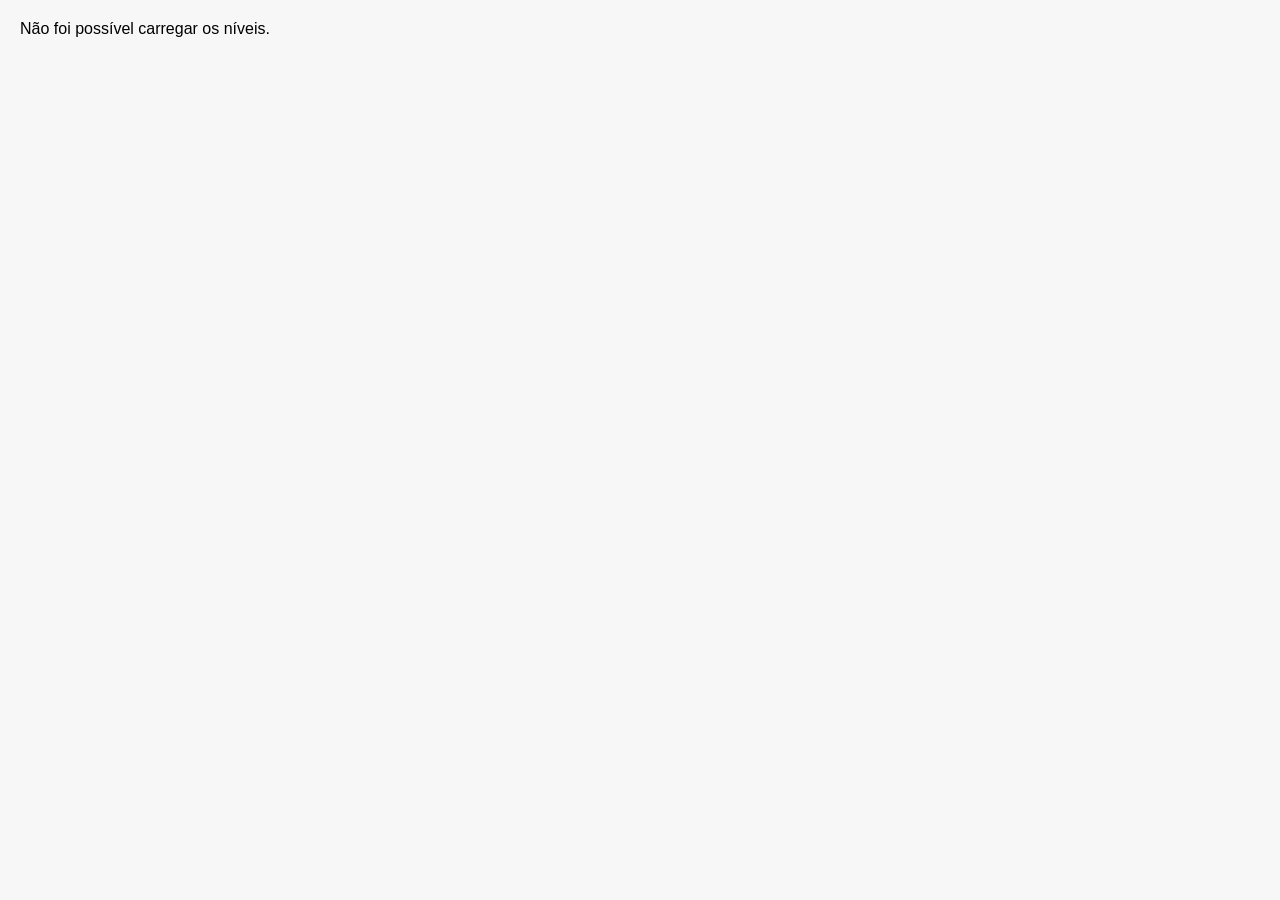
==== PixelColors.html @ f213618f "Add files via upload" ====
<!DOCTYPE html>
<html lang="pt-BR">
<head>
<meta charset="UTF-8">
<meta name="viewport" content="width=device-width,initial-scale=1.0">
<title>Pixel Color</title>
<link rel="stylesheet" href="styles.css">
</head>

<body>

<div id="game">
    <div id="menuNivel" class="visible"></div>

    <div id="gameBoard" class="hidden">
        <div id="gameHeader">
            <button id="backButton" type="button">Voltar ao menu</button>
            <div id="levelTitle"></div>
        </div>

        <div id="boardArea">
            <div id="board"></div>
        </div>

        <div id="palette"></div>

        <div id="credits">
            Pixel Color • Escolha uma cor e toque nos quadradinhos corretos
        </div>
    </div>
</div>

<script src="script.js"></script>

</body>
</html>
---- styles.css ----
*{
    box-sizing:border-box;
    margin:0;
    padding:0;
    user-select:none;
    -webkit-user-select:none;
}

body{
    width:100vw;
    height:100vh;
    overflow:hidden;
    background:#f7f7f7;
    font-family:Arial,sans-serif;
}

#game{
    width:100%;
    height:100%;
    display:flex;
    flex-direction:column;
}

#menuNivel{
    flex:1;
    display:grid;
    grid-template-columns:repeat(auto-fit,minmax(170px,1fr));
    gap:16px;
    padding:20px;
    overflow:auto;
    align-content:start;
}

#menuNivel .nivelCard{
    background:white;
    border:2px solid #ddd;
    border-radius:14px;
    padding:12px;
    display:flex;
    flex-direction:column;
    align-items:center;
    gap:10px;
    cursor:pointer;
    box-shadow:0 4px 8px rgba(0,0,0,.08);
    transition:transform .15s ease, box-shadow .15s ease;
}

#menuNivel .nivelCard:hover{
    transform:translateY(-2px);
    box-shadow:0 8px 16px rgba(0,0,0,.12);
}

#menuNivel .miniatura{
    width:100%;
    aspect-ratio:1/1;
    border-radius:10px;
    background:#f7f7f7;
    border:1px solid #ddd;
    overflow:hidden;
    padding:6px;
}

#menuNivel .miniatura canvas{
    width:100%;
    height:100%;
    display:block;
    image-rendering:pixelated;
}

#menuNivel .nivelCard strong{
    font-size:14px;
    text-align:center;
    color:#333;
}

.nivelProgress{
    width:100%;
    display:flex;
    flex-direction:column;
    gap:6px;
    margin-top:8px;
}

.nivelProgress .progressBar{
    width:100%;
    height:8px;
    background:#eee;
    border-radius:999px;
    overflow:hidden;
}

.nivelProgress .progressFill{
    height:100%;
    background:linear-gradient(90deg, #3b82f6, #0f63d9);
    border-radius:999px;
    transition:width .3s ease;
}

.nivelProgress small{
    font-size:11px;
    color:#666;
    text-align:center;
}

#gameBoard.hidden,
#menuNivel.hidden{
    display:none;
}

#gameBoard.visible,
#menuNivel.visible{
    display:flex;
}

#gameBoard{
    flex:1;
    flex-direction:column;
}

#gameHeader{
    display:flex;
    align-items:center;
    justify-content:space-between;
    gap:12px;
    padding:10px 14px;
    background:white;
    border-bottom:1px solid #ddd;
}

#backButton{
    border:none;
    background:#3b82f6;
    color:white;
    padding:10px 14px;
    border-radius:999px;
    cursor:pointer;
    font-weight:700;
    transition:transform .15s ease, filter .15s ease;
}

#backButton:hover{
    filter:brightness(1.05);
    transform:translateY(-1px);
}

#levelTitle{
    flex:1;
    text-align:right;
    font-size:14px;
    color:#333;
}

#boardArea{
    flex:1;
    display:flex;
    align-items:center;
    justify-content:center;
    padding:10px;
    overflow:auto;
}

#board{
    display:grid;
    background:#ddd;
    border:2px solid #999;
    max-width:96vw;
    max-height:70vh;
    aspect-ratio:1/1;
}

.cell{
    border:1px solid rgba(0,0,0,.25);
    background:#fff;
    display:flex;
    align-items:center;
    justify-content:center;
    font-weight:bold;
    font-size:clamp(10px,3vw,22px);
    color:#555;
    transition:.12s;
}

.cell.blank{
    background:#fff;
    color:transparent;
}

.cell.hint{
    background:#d8d8d8;
}

.cell.painted{
    color:transparent;
}

.cell.wrong{
    animation:shake .25s;
}

@keyframes shake{
    0%{transform:translateX(0)}
    25%{transform:translateX(-4px)}
    50%{transform:translateX(4px)}
    75%{transform:translateX(-4px)}
    100%{transform:translateX(0)}
}

#palette{
    border-top:2px solid #aaa;
    background:white;
    padding:10px;
    display:grid;
    grid-template-columns:repeat(5,1fr);
    gap:8px;
}

.colorBtn{
    height:54px;
    border:3px solid transparent;
    border-radius:10px;
    color:white;
    font-size:20px;
    font-weight:bold;
    text-shadow:1px 1px 2px black;
    display:flex;
    flex-direction:column;
    align-items:center;
    justify-content:center;
}

.colorBtn small{
    font-size:11px;
    margin-top:2px;
}

.colorBtn.active{
    border-color:#111;
    transform:scale(.95);
}

#credits{
    background:#eee;
    color:#555;
    text-align:center;
    font-size:12px;
    padding:6px;
}

@media (max-width:600px){
    #menuNivel{
        grid-template-columns:repeat(2,minmax(0,1fr));
        gap:10px;
        padding:12px;
    }

    #menuNivel .nivelCard{
        padding:10px;
    }

    #menuNivel .miniatura{
        padding:4px;
    }

    #boardArea{
        padding:6px;
    }
}
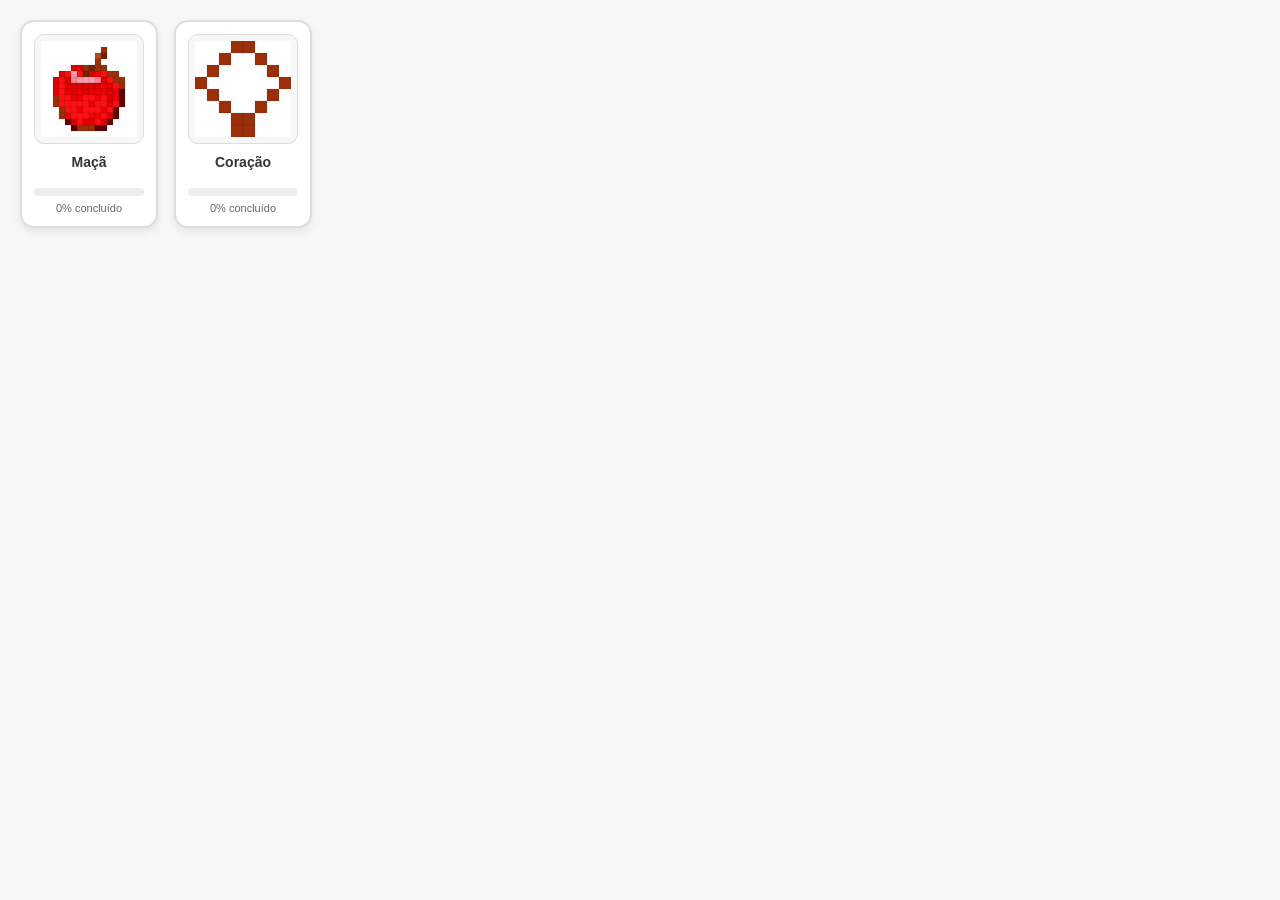
==== commit 805d094f: "Add files via upload" ====
--- a/PixelColors.html
+++ b/PixelColors.html
@@ -22,7 +22,12 @@
             <div id="board"></div>
         </div>
 
-        <div id="palette"></div>
+        <div id="paletteContainer">
+            <div id="paletteHandle">
+                <span>Paleta de cores</span>
+            </div>
+            <div id="palette"></div>
+        </div>
 
         <div id="credits">
             Pixel Color • Escolha uma cor e toque nos quadradinhos corretos
--- a/styles.css
+++ b/styles.css
@@ -43,6 +43,7 @@
     cursor:pointer;
     box-shadow:0 4px 8px rgba(0,0,0,.08);
     transition:transform .15s ease, box-shadow .15s ease;
+    align-self:start;
 }
 
 #menuNivel .nivelCard:hover{
@@ -115,6 +116,8 @@
 #gameBoard{
     flex:1;
     flex-direction:column;
+    position:relative;
+    min-height:0;
 }
 
 #gameHeader{
@@ -125,6 +128,7 @@
     padding:10px 14px;
     background:white;
     border-bottom:1px solid #ddd;
+    z-index:1;
 }
 
 #backButton{
@@ -156,6 +160,7 @@
     align-items:center;
     justify-content:center;
     padding:10px;
+    padding-bottom:110px;
     overflow:auto;
 }
 
@@ -168,6 +173,92 @@
     aspect-ratio:1/1;
 }
 
+#paletteContainer{
+    position:absolute;
+    left:0;
+    right:0;
+    bottom:0;
+    display:flex;
+    justify-content:center;
+    align-items:flex-end;
+    pointer-events:none;
+    z-index:5;
+}
+
+#paletteHandle{
+    position:absolute;
+    top:0;
+    left:50%;
+    transform:translateX(-50%);
+    width:min(240px,90%);
+    height:34px;
+    background:#f2f2f2;
+    border:1px solid #d1d5db;
+    border-radius:999px;
+    display:flex;
+    align-items:center;
+    justify-content:center;
+    font-size:12px;
+    color:#4b5563;
+    cursor:pointer;
+    pointer-events:auto;
+    touch-action:none;
+    box-shadow:0 -4px 16px rgba(0,0,0,.08);
+}
+
+#palette{
+    position:absolute;
+    bottom:0;
+    left:50%;
+    transform:translate(-50%, calc(100% - 34px));
+    width:min(96vw, 640px);
+    max-width:100%;
+    max-height:38vh;
+    background:white;
+    border-top:1px solid #ddd;
+    padding:16px 14px 22px;
+    display:grid;
+    grid-template-columns:repeat(auto-fit,minmax(60px,1fr));
+    gap:10px;
+    border-radius:16px 16px 0 0;
+    box-shadow:0 -20px 40px rgba(0,0,0,.12);
+    transition:transform .25s ease;
+    overflow:auto;
+    pointer-events:auto;
+}
+
+#palette.open{
+    transform:translate(-50%, 0);
+}
+
+#credits{
+    background:#eee;
+    color:#555;
+    text-align:center;
+    font-size:12px;
+    padding:6px;
+    margin:0 8px 8px;
+}
+
+.nivelCard.completed{
+    border-color:#22c55e;
+}
+
+.nivelCard.completed .nivelBadge{
+    background:#22c55e;
+    color:white;
+}
+
+.nivelBadge{
+    margin-top:4px;
+    padding:4px 10px;
+    border-radius:999px;
+    font-size:11px;
+    font-weight:700;
+    letter-spacing:.02em;
+    border:1px solid transparent;
+}
+
 .cell{
     border:1px solid rgba(0,0,0,.25);
     background:#fff;
@@ -206,18 +297,17 @@
 }
 
 #palette{
-    border-top:2px solid #aaa;
     background:white;
-    padding:10px;
+    padding:10px 6px 16px;
     display:grid;
-    grid-template-columns:repeat(5,1fr);
-    gap:8px;
+    grid-template-columns:repeat(auto-fit,minmax(64px,1fr));
+    gap:10px;
 }
 
 .colorBtn{
-    height:54px;
+    min-height:64px;
     border:3px solid transparent;
-    border-radius:10px;
+    border-radius:14px;
     color:white;
     font-size:20px;
     font-weight:bold;
@@ -226,6 +316,7 @@
     flex-direction:column;
     align-items:center;
     justify-content:center;
+    transition:transform .15s ease, border-color .15s ease;
 }
 
 .colorBtn small{
